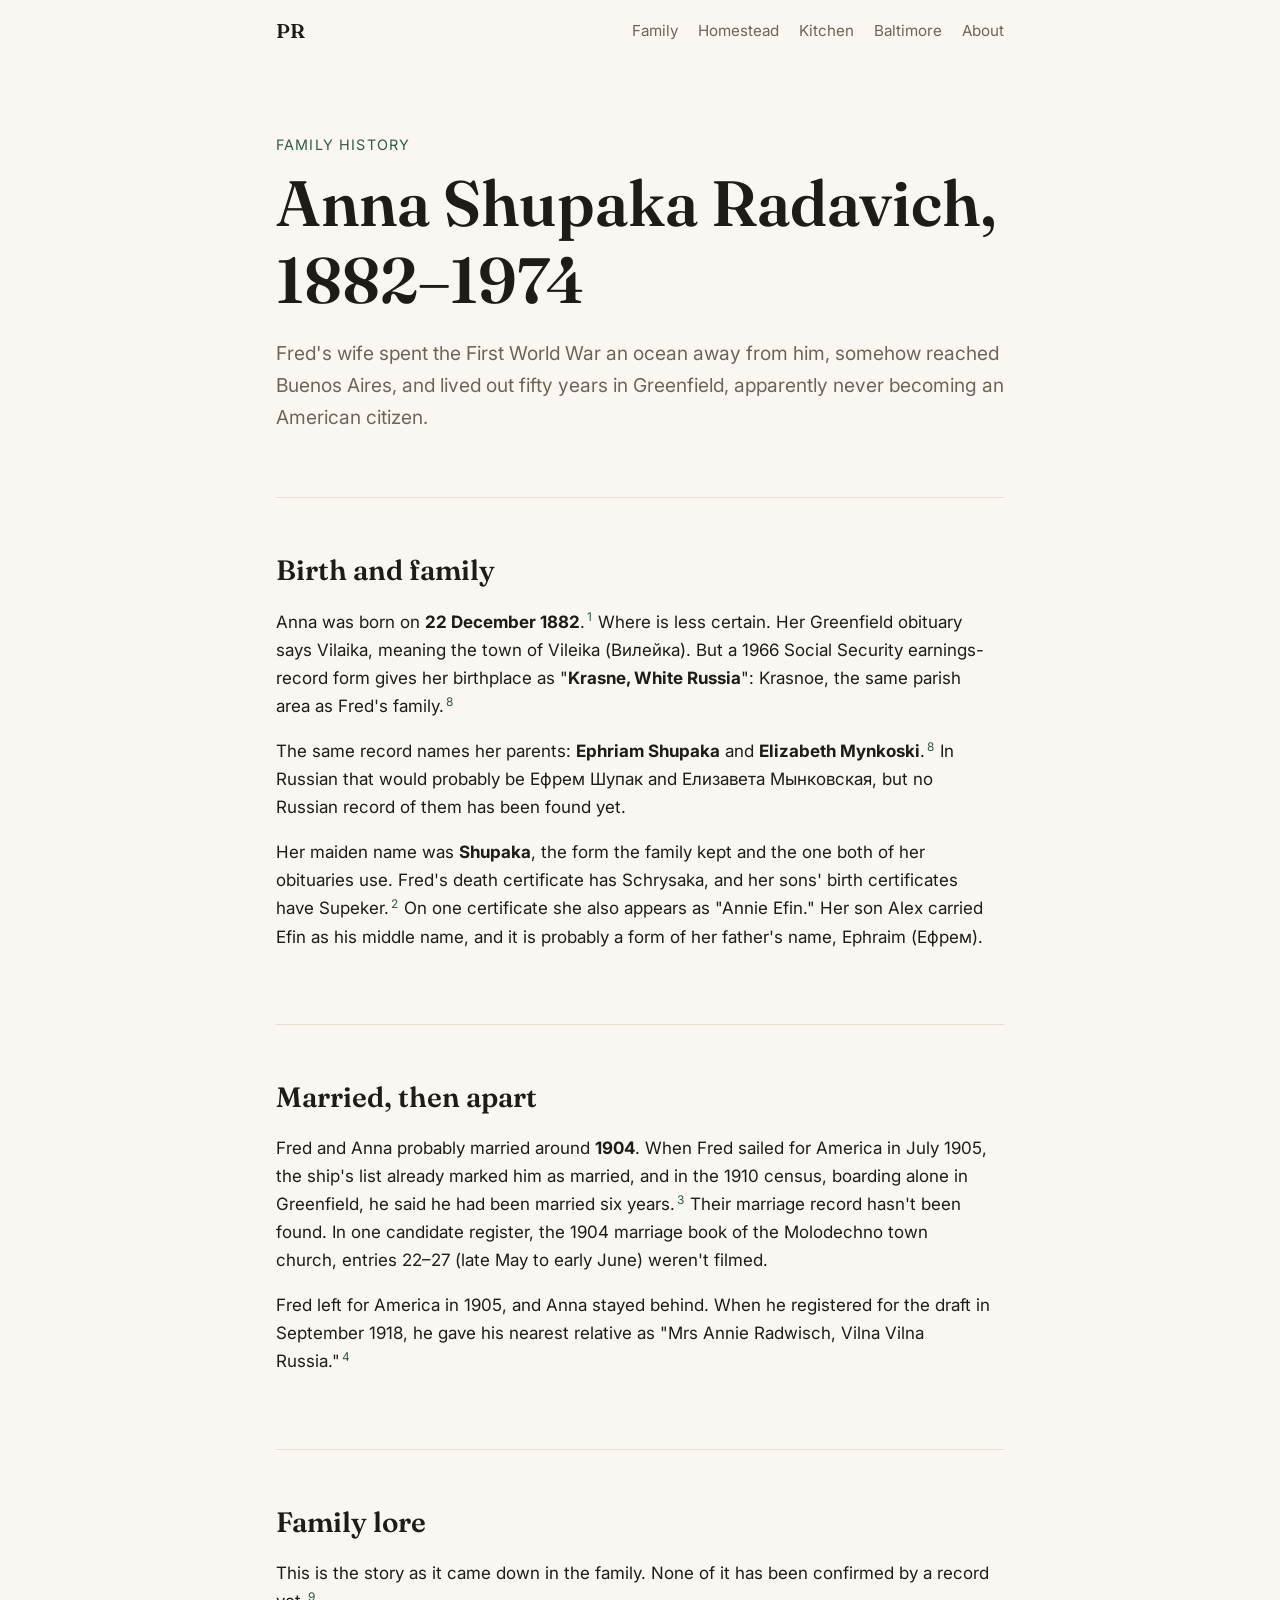
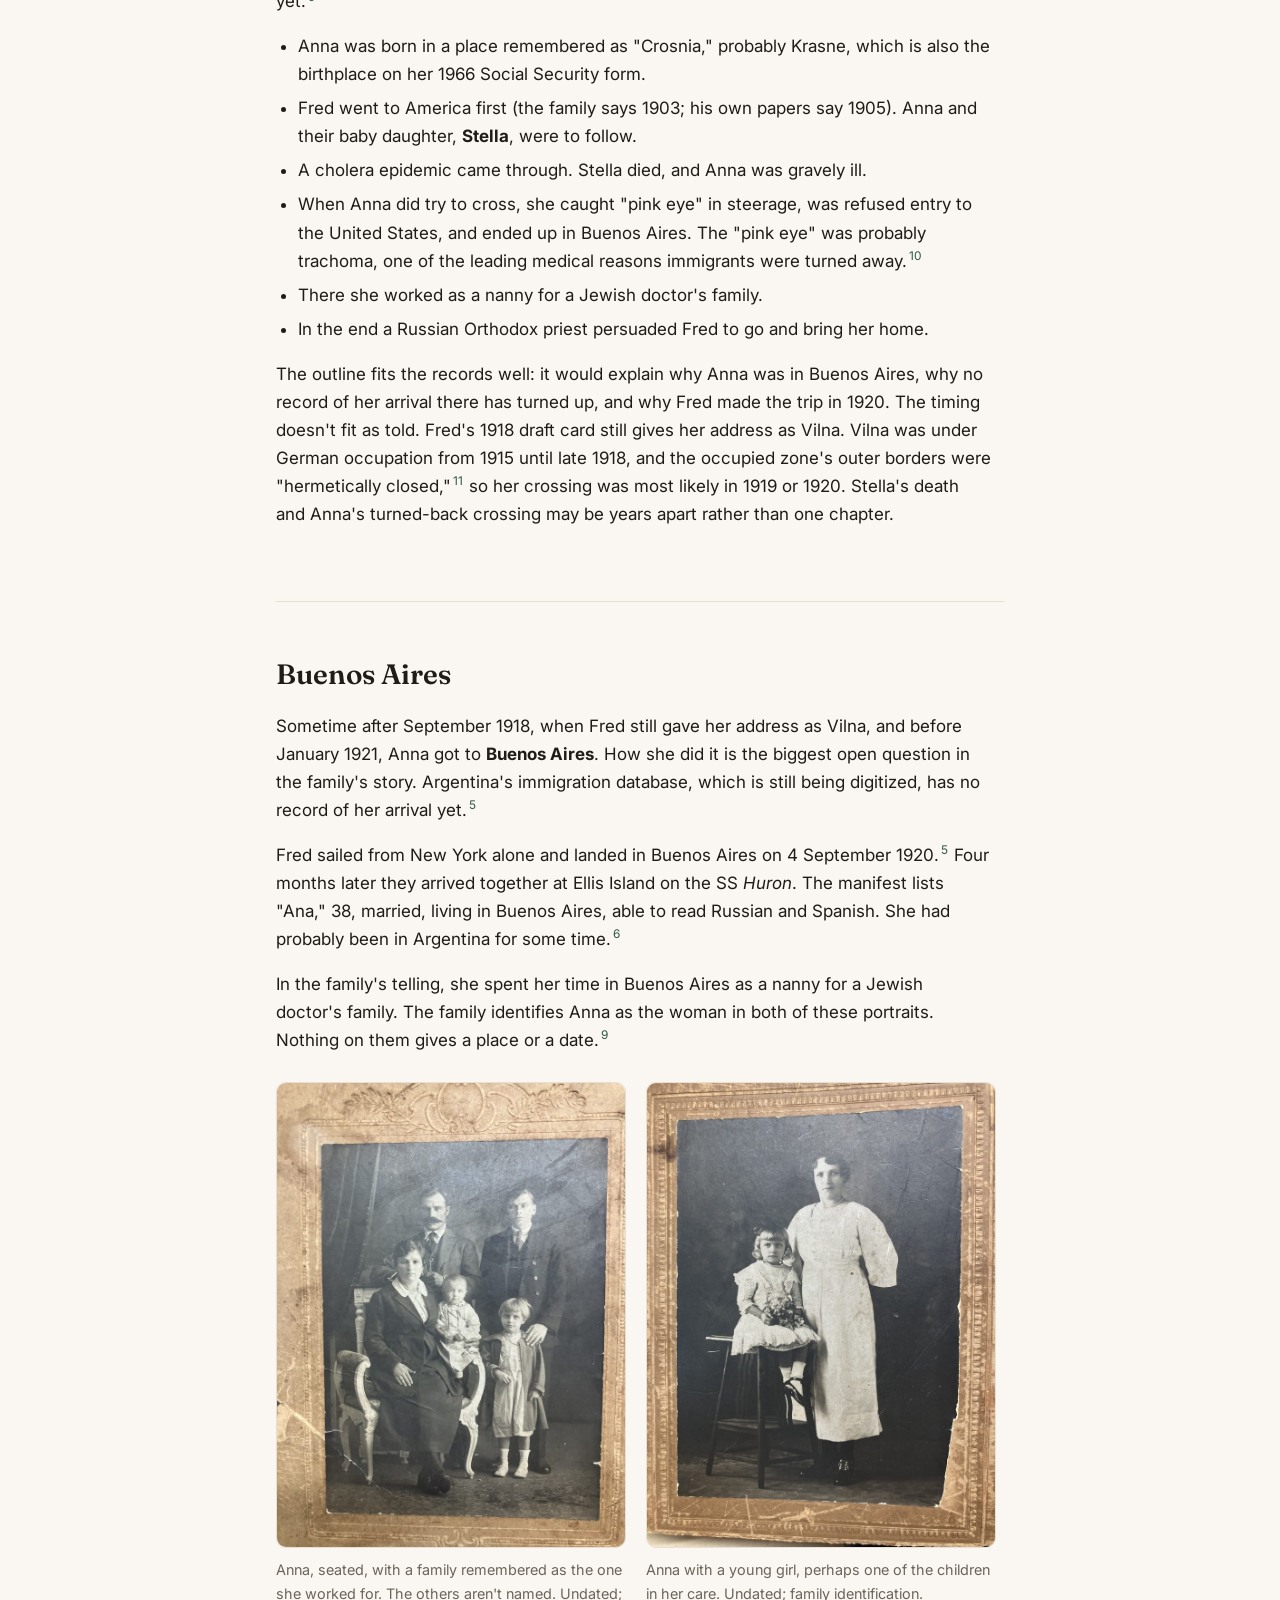
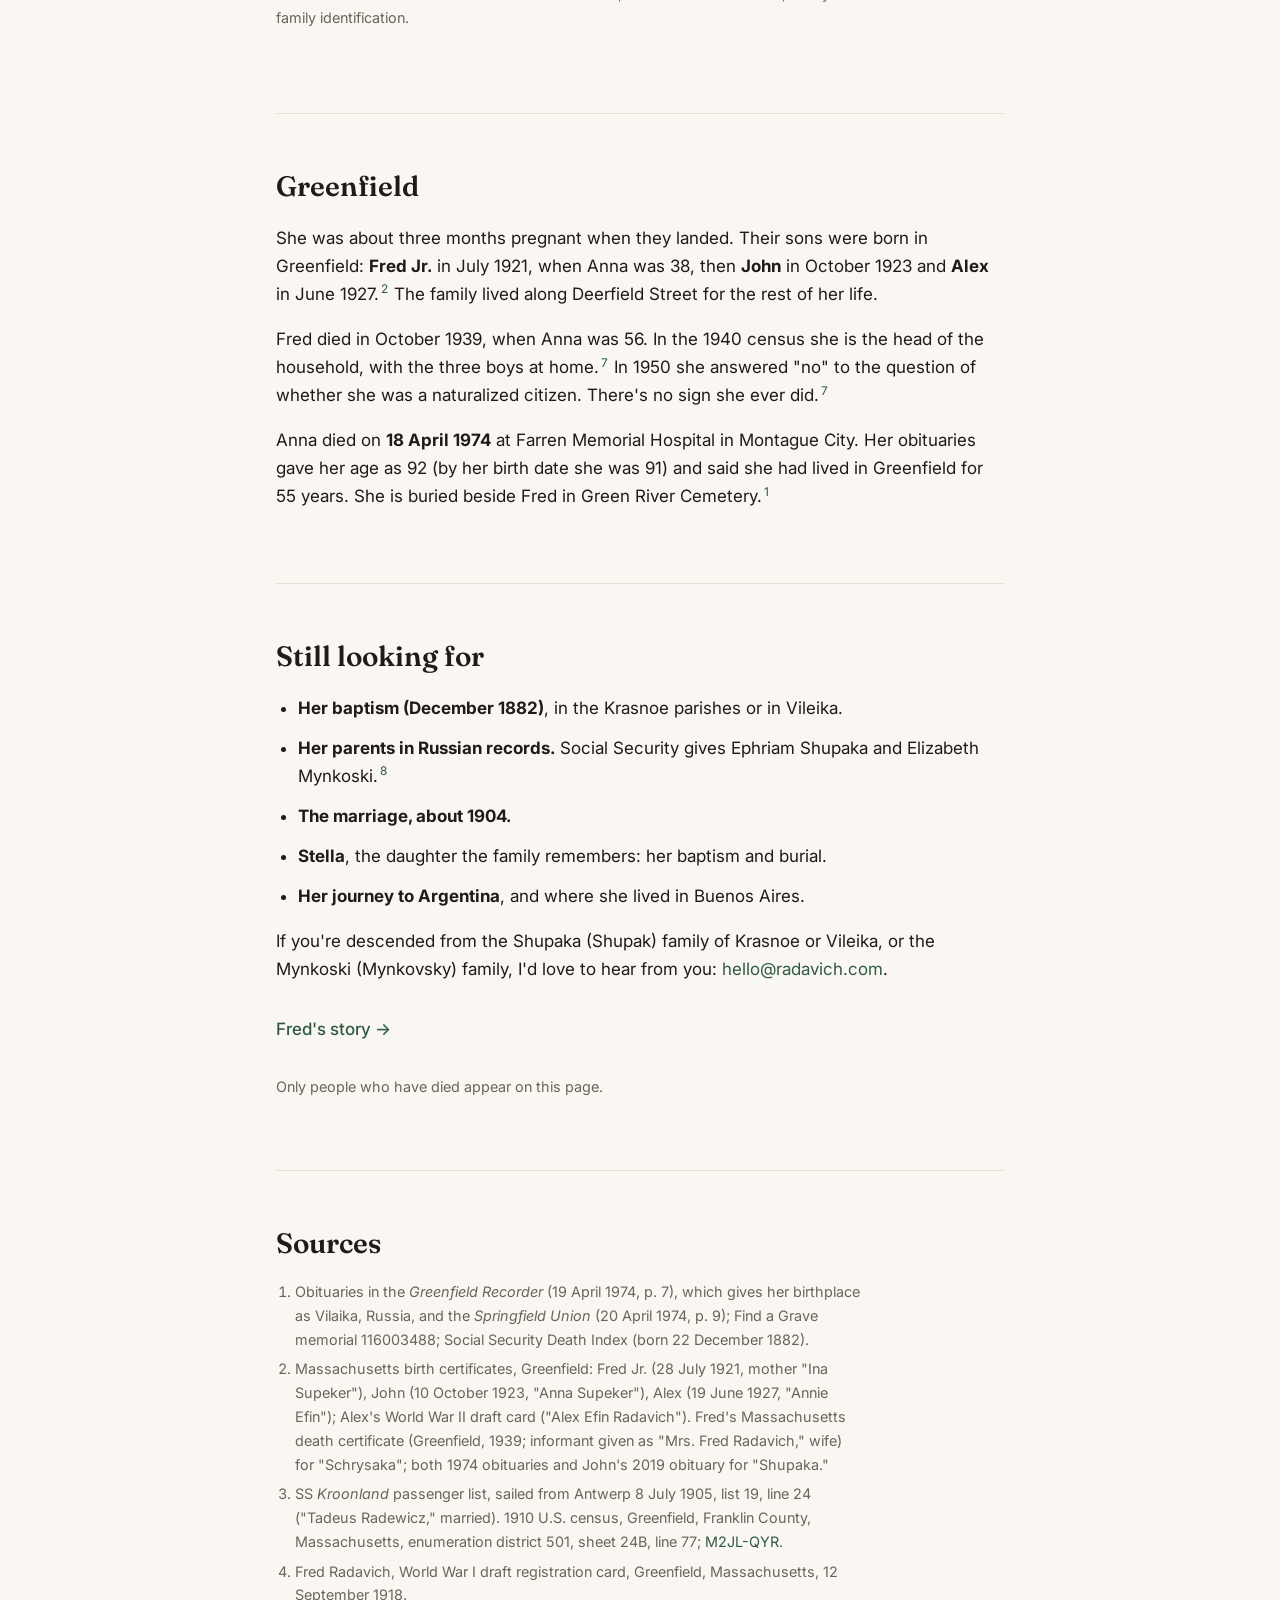
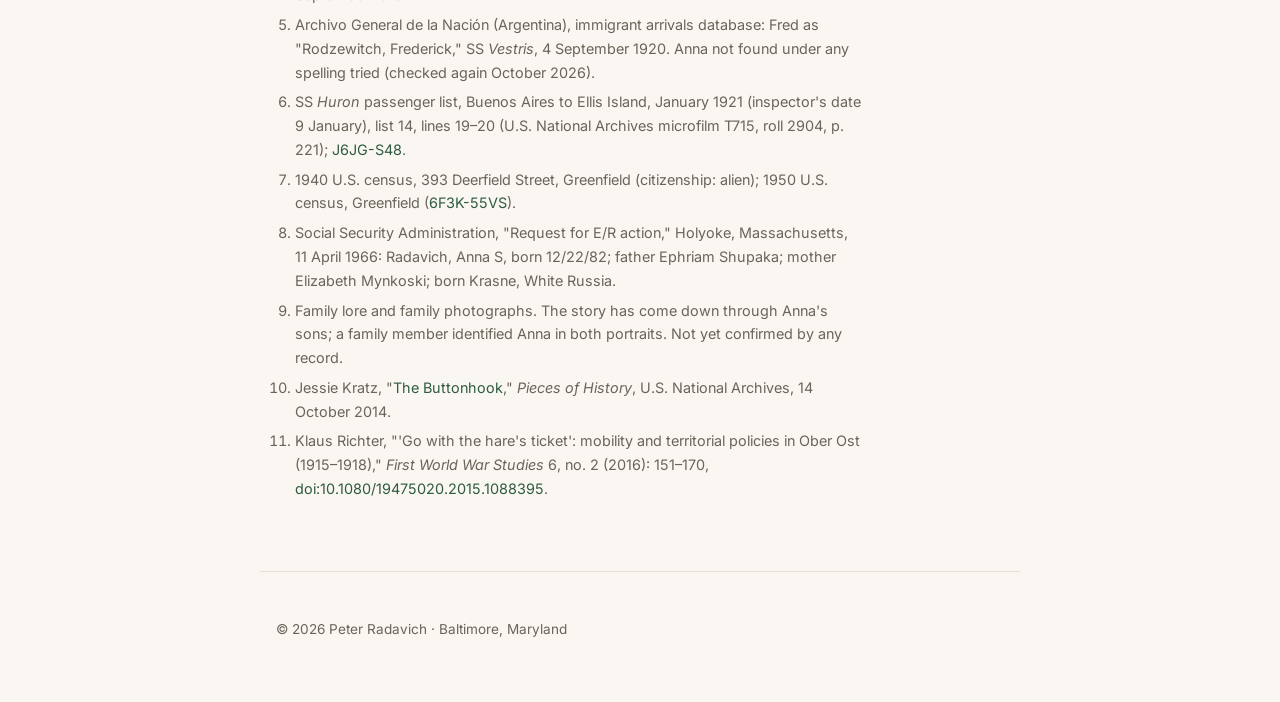
==== anna.html @ 779183e1 "Add Anna, research notes and kitchen pages; source and fact-check family history - New pages: Anna S" ====
<!doctype html>
<html lang="en">
<head>
  <meta charset="utf-8">
  <meta name="viewport" content="width=device-width, initial-scale=1">
  <title>Anna Shupaka Radavich, 1882–1974 · Peter Radavich</title>
  <meta name="description" content="Anna Shupaka Radavich, born 1882 near Krasnoe or in Vileika, Vilna gubernia (also spelled Schrysaka, Supeker): the war years apart, the move to Buenos Aires, Ellis Island in 1921, and fifty years in Greenfield, Massachusetts.">
  <link rel="canonical" href="https://radavich.com/anna.html">
  <meta property="og:type" content="article">
  <meta property="og:title" content="Anna Shupaka Radavich, 1882–1974">
  <meta property="og:description" content="Born in Vilna gubernia, she spent the war apart from Fred, somehow reached Buenos Aires, and spent fifty years in Greenfield, Massachusetts.">
  <meta property="og:url" content="https://radavich.com/anna.html">
  <meta property="og:image" content="https://radavich.com/assets/og.png">
  <meta name="twitter:card" content="summary_large_image">
  <link rel="icon" type="image/svg+xml" href="assets/favicon.svg">
  <link rel="apple-touch-icon" href="assets/apple-touch-icon.png">
  <link rel="preconnect" href="https://fonts.googleapis.com">
  <link rel="preconnect" href="https://fonts.gstatic.com" crossorigin>
  <link href="https://fonts.googleapis.com/css2?family=Fraunces:opsz,wght@9..144,400;9..144,600&family=Inter:wght@400;500&display=swap" rel="stylesheet">
  <link rel="stylesheet" href="assets/style.css">
</head>
<body>
  <a class="skip" href="#main">Skip to content</a>
  <header class="site-header">
    <a class="wordmark" href="index.html" aria-label="Peter Radavich, home">PR</a>
    <nav aria-label="Main">
      <a href="index.html#family">Family</a>
      <a href="index.html#homestead">Homestead</a>
      <a href="kitchen.html">Kitchen</a>
      <a href="index.html#baltimore">Baltimore</a>
      <a href="index.html#about">About</a>
    </nav>
  </header>

  <main id="main" class="article">
    <section class="hero">
      <p class="eyebrow">Family history</p>
      <h1>Anna Shupaka Radavich, 1882–1974</h1>
      <p class="lede">Fred's wife spent the First World War an ocean away from him, somehow reached Buenos Aires, and lived out fifty years in Greenfield, apparently never becoming an American citizen.</p>
    </section>

    <section>
      <h2>Birth and family</h2>
      <p>Anna was born on <strong>22 December 1882</strong>.<sup><a href="#source-1">1</a></sup> Where is less certain. Her Greenfield obituary says Vilaika, meaning the town of Vileika (Вилейка). But a 1966 Social Security earnings-record form gives her birthplace as "<strong>Krasne, White Russia</strong>": Krasnoe, the same parish area as Fred's family.<sup><a href="#source-8">8</a></sup></p>
      <p>The same record names her parents: <strong>Ephriam Shupaka</strong> and <strong>Elizabeth Mynkoski</strong>.<sup><a href="#source-8">8</a></sup> In Russian that would probably be Ефрем Шупак and Елизавета Мынковская, but no Russian record of them has been found yet.</p>
      <p>Her maiden name was <strong>Shupaka</strong>, the form the family kept and the one both of her obituaries use. Fred's death certificate has Schrysaka, and her sons' birth certificates have Supeker.<sup><a href="#source-2">2</a></sup> On one certificate she also appears as "Annie Efin." Her son Alex carried Efin as his middle name, and it is probably a form of her father's name, Ephraim (Ефрем).</p>
    </section>

    <section>
      <h2>Married, then apart</h2>
      <p>Fred and Anna probably married around <strong>1904</strong>. When Fred sailed for America in July 1905, the ship's list already marked him as married, and in the 1910 census, boarding alone in Greenfield, he said he had been married six years.<sup><a href="#source-3">3</a></sup> Their marriage record hasn't been found. In one candidate register, the 1904 marriage book of the Molodechno town church, entries 22–27 (late May to early June) weren't filmed.</p>
      <p>Fred left for America in 1905, and Anna stayed behind. When he registered for the draft in September 1918, he gave his nearest relative as "Mrs Annie Radwisch, Vilna Vilna Russia."<sup><a href="#source-4">4</a></sup></p>
    </section>

    <section>
      <h2>Family lore</h2>
      <p>This is the story as it came down in the family. None of it has been confirmed by a record yet.<sup><a href="#source-9">9</a></sup></p>
      <ul>
        <li>Anna was born in a place remembered as "Crosnia," probably Krasne, which is also the birthplace on her 1966 Social Security form.</li>
        <li>Fred went to America first (the family says 1903; his own papers say 1905). Anna and their baby daughter, <strong>Stella</strong>, were to follow.</li>
        <li>A cholera epidemic came through. Stella died, and Anna was gravely ill.</li>
        <li>When Anna did try to cross, she caught "pink eye" in steerage, was refused entry to the United States, and ended up in Buenos Aires. The "pink eye" was probably trachoma, one of the leading medical reasons immigrants were turned away.<sup><a href="#source-10">10</a></sup></li>
        <li>There she worked as a nanny for a Jewish doctor's family.</li>
        <li>In the end a Russian Orthodox priest persuaded Fred to go and bring her home.</li>
      </ul>
      <p>The outline fits the records well: it would explain why Anna was in Buenos Aires, why no record of her arrival there has turned up, and why Fred made the trip in 1920. The timing doesn't fit as told. Fred's 1918 draft card still gives her address as Vilna. Vilna was under German occupation from 1915 until late 1918, and the occupied zone's outer borders were "hermetically closed,"<sup><a href="#source-11">11</a></sup> so her crossing was most likely in 1919 or 1920. Stella's death and Anna's turned-back crossing may be years apart rather than one chapter.</p>
    </section>

    <section>
      <h2>Buenos Aires</h2>
      <p>Sometime after September 1918, when Fred still gave her address as Vilna, and before January 1921, Anna got to <strong>Buenos Aires</strong>. How she did it is the biggest open question in the family's story. Argentina's immigration database, which is still being digitized, has no record of her arrival yet.<sup><a href="#source-5">5</a></sup></p>
      <p>Fred sailed from New York alone and landed in Buenos Aires on 4 September 1920.<sup><a href="#source-5">5</a></sup> Four months later they arrived together at Ellis Island on the SS <em>Huron</em>. The manifest lists "Ana," 38, married, living in Buenos Aires, able to read Russian and Spanish. She had probably been in Argentina for some time.<sup><a href="#source-6">6</a></sup></p>
      <p>In the family's telling, she spent her time in Buenos Aires as a nanny for a Jewish doctor's family. The family identifies Anna as the woman in both of these portraits. Nothing on them gives a place or a date.<sup><a href="#source-9">9</a></sup></p>
      <div class="photo-pair">
        <figure>
          <img src="assets/anna-buenos-aires-family.jpg" width="768" height="1024" loading="lazy" alt="Studio portrait: a woman seated in a carved chair holding a baby, two men in suits standing behind her, and a small girl standing at right.">
          <figcaption>Anna, seated, with a family remembered as the one she worked for. The others aren't named. Undated; family identification.</figcaption>
        </figure>
        <figure>
          <img src="assets/anna-with-girl.jpg" width="768" height="1024" loading="lazy" alt="Studio portrait: a woman in a long white dress standing beside a small girl who sits on a stool holding flowers.">
          <figcaption>Anna with a young girl, perhaps one of the children in her care. Undated; family identification.</figcaption>
        </figure>
      </div>
    </section>

    <section>
      <h2>Greenfield</h2>
      <p>She was about three months pregnant when they landed. Their sons were born in Greenfield: <strong>Fred Jr.</strong> in July 1921, when Anna was 38, then <strong>John</strong> in October 1923 and <strong>Alex</strong> in June 1927.<sup><a href="#source-2">2</a></sup> The family lived along Deerfield Street for the rest of her life.</p>
      <p>Fred died in October 1939, when Anna was 56. In the 1940 census she is the head of the household, with the three boys at home.<sup><a href="#source-7">7</a></sup> In 1950 she answered "no" to the question of whether she was a naturalized citizen. There's no sign she ever did.<sup><a href="#source-7">7</a></sup></p>
      <p>Anna died on <strong>18 April 1974</strong> at Farren Memorial Hospital in Montague City. Her obituaries gave her age as 92 (by her birth date she was 91) and said she had lived in Greenfield for 55 years. She is buried beside Fred in Green River Cemetery.<sup><a href="#source-1">1</a></sup></p>
    </section>

    <section>
      <h2>Still looking for</h2>
      <ul class="plain">
        <li><strong>Her baptism (December 1882)</strong>, in the Krasnoe parishes or in Vileika.</li>
        <li><strong>Her parents in Russian records.</strong> Social Security gives Ephriam Shupaka and Elizabeth Mynkoski.<sup><a href="#source-8">8</a></sup></li>
        <li><strong>The marriage, about 1904.</strong></li>
        <li><strong>Stella</strong>, the daughter the family remembers: her baptism and burial.</li>
        <li><strong>Her journey to Argentina</strong>, and where she lived in Buenos Aires.</li>
      </ul>
      <p>If you're descended from the Shupaka (Shupak) family of Krasnoe or Vileika, or the Mynkoski (Mynkovsky) family, I'd love to hear from you: <a class="email-link" href="#">hello at radavich dot com</a>.</p>
      <p class="more"><a href="family-history.html">Fred's story →</a></p>
      <p class="note">Only people who have died appear on this page.</p>
    </section>

    <section class="sources">
      <h2>Sources</h2>
      <ol>
        <li id="source-1">Obituaries in the <em>Greenfield Recorder</em> (19 April 1974, p. 7), which gives her birthplace as Vilaika, Russia, and the <em>Springfield Union</em> (20 April 1974, p. 9); Find a Grave memorial 116003488; Social Security Death Index (born 22 December 1882).</li>
        <li id="source-2">Massachusetts birth certificates, Greenfield: Fred Jr. (28 July 1921, mother "Ina Supeker"), John (10 October 1923, "Anna Supeker"), Alex (19 June 1927, "Annie Efin"); Alex's World War II draft card ("Alex Efin Radavich"). Fred's Massachusetts death certificate (Greenfield, 1939; informant given as "Mrs. Fred Radavich," wife) for "Schrysaka"; both 1974 obituaries and John's 2019 obituary for "Shupaka."</li>
        <li id="source-3">SS <em>Kroonland</em> passenger list, sailed from Antwerp 8 July 1905, list 19, line 24 ("Tadeus Radewicz," married). 1910 U.S. census, Greenfield, Franklin County, Massachusetts, enumeration district 501, sheet 24B, line 77; <a href="https://www.familysearch.org/ark:/61903/1:1:M2JL-QYR">M2JL-QYR</a>.</li>
        <li id="source-4">Fred Radavich, World War I draft registration card, Greenfield, Massachusetts, 12 September 1918.</li>
        <li id="source-5">Archivo General de la Nación (Argentina), immigrant arrivals database: Fred as "Rodzewitch, Frederick," SS <em>Vestris</em>, 4 September 1920. Anna not found under any spelling tried (checked again October 2026).</li>
        <li id="source-6">SS <em>Huron</em> passenger list, Buenos Aires to Ellis Island, January 1921 (inspector's date 9 January), list 14, lines 19–20 (U.S. National Archives microfilm T715, roll 2904, p. 221); <a href="https://www.familysearch.org/ark:/61903/1:1:J6JG-S48">J6JG-S48</a>.</li>
        <li id="source-7">1940 U.S. census, 393 Deerfield Street, Greenfield (citizenship: alien); 1950 U.S. census, Greenfield (<a href="https://www.familysearch.org/ark:/61903/1:1:6F3K-55VS">6F3K-55VS</a>).</li>
        <li id="source-8">Social Security Administration, "Request for E/R action," Holyoke, Massachusetts, 11 April 1966: Radavich, Anna S, born 12/22/82; father Ephriam Shupaka; mother Elizabeth Mynkoski; born Krasne, White Russia.</li>
        <li id="source-9">Family lore and family photographs. The story has come down through Anna's sons; a family member identified Anna in both portraits. Not yet confirmed by any record.</li>
        <li id="source-10">Jessie Kratz, "<a href="https://prologue.blogs.archives.gov/2014/10/14/the-buttonhook/">The Buttonhook</a>," <em>Pieces of History</em>, U.S. National Archives, 14 October 2014.</li>
        <li id="source-11">Klaus Richter, "'Go with the hare's ticket': mobility and territorial policies in Ober Ost (1915–1918)," <em>First World War Studies</em> 6, no. 2 (2016): 151–170, <a href="https://doi.org/10.1080/19475020.2015.1088395">doi:10.1080/19475020.2015.1088395</a>.</li>
      </ol>
    </section>
  </main>

  <footer>
    <p>&copy; <span id="year">2026</span> Peter Radavich · Baltimore, Maryland</p>
  </footer>

  <script src="assets/site.js"></script>
</body>
</html>
---- assets/style.css ----
:root {
  --bg: #faf7f2;
  --surface: #ffffff;
  --text: #1f1c18;
  --muted: #6b645a;
  --accent: #2f5a43;
  --rule: #e6dfd3;
  --serif: "Fraunces", Georgia, serif;
  --sans: "Inter", system-ui, -apple-system, sans-serif;
}

@media (prefers-color-scheme: dark) {
  :root {
    --bg: #161412;
    --surface: #201d1a;
    --text: #ece6dc;
    --muted: #a39a8c;
    --accent: #8fc2a3;
    --rule: #34302b;
  }
}

* { box-sizing: border-box; }

html { scroll-behavior: smooth; }

body {
  margin: 0;
  background: var(--bg);
  color: var(--text);
  font: 17px/1.65 var(--sans);
  -webkit-font-smoothing: antialiased;
}

a { color: var(--accent); text-decoration: none; }
a:hover { text-decoration: underline; }

.site-header {
  position: sticky;
  top: 0;
  display: flex;
  justify-content: space-between;
  align-items: center;
  max-width: 760px;
  margin: 0 auto;
  padding: 18px 16px;
  background: var(--bg);
  z-index: 1;
}

.wordmark {
  font: 600 1.25rem var(--serif);
  color: var(--text);
}

nav { display: flex; gap: 20px; font-size: 0.95rem; }
nav a { color: var(--muted); }
nav a:hover { color: var(--text); text-decoration: none; }

main { max-width: 760px; margin: 0 auto; padding: 0 16px; }

section { padding: 56px 0; border-top: 1px solid var(--rule); }
section.hero { border-top: 0; padding: 72px 0 64px; }

.eyebrow {
  margin: 0;
  color: var(--accent);
  font-size: 0.9rem;
  letter-spacing: 0.08em;
  text-transform: uppercase;
}

h1, h2, h3 { font-family: var(--serif); font-weight: 600; line-height: 1.2; }
h1 { font-size: clamp(2.5rem, 7vw, 4rem); margin: 8px 0 20px; }
h2 { font-size: 1.75rem; margin: 0 0 20px; }
h3 { font-size: 1.15rem; margin: 0 0 4px; }

.lede { font-size: 1.2rem; color: var(--muted); max-width: 36ch; margin: 0; }

.timeline { display: grid; gap: 24px; }
.timeline article { display: grid; grid-template-columns: 72px 1fr; gap: 16px; }
.timeline p { margin: 0; color: var(--muted); }
.year { font: 600 1.1rem var(--serif); color: var(--accent); }

.note { margin-top: 32px; font-size: 0.9rem; color: var(--muted); }

.cards {
  list-style: none;
  padding: 0;
  margin: 0;
  display: grid;
  grid-template-columns: repeat(auto-fit, minmax(200px, 1fr));
  gap: 16px;
}
.cards li {
  background: var(--surface);
  border: 1px solid var(--rule);
  border-radius: 10px;
  padding: 20px;
}
.cards p { margin: 0; color: var(--muted); font-size: 0.95rem; }

.links { display: flex; gap: 20px; }

footer {
  max-width: 760px;
  margin: 0 auto;
  padding: 32px 16px 48px;
  color: var(--muted);
  font-size: 0.85rem;
  border-top: 1px solid var(--rule);
}

@media (max-width: 520px) {
  nav { gap: 14px; font-size: 0.875rem; }
  .timeline article { grid-template-columns: 56px 1fr; }
}

.dek { margin: -8px 0 24px; color: var(--muted); font-size: 1.05rem; }
.more { margin: 32px 0 0; font-weight: 500; }

.article section > p { max-width: 65ch; }

.table-scroll { overflow-x: auto; margin: 24px 0; }
table { border-collapse: collapse; width: 100%; font-size: 0.95rem; }
th, td { text-align: left; vertical-align: top; padding: 10px 12px; border-bottom: 1px solid var(--rule); }
th { font-weight: 500; color: var(--muted); }
td:first-child { white-space: nowrap; }

ul.plain { padding-left: 20px; }
ul.plain li { margin-bottom: 12px; }

@media (max-width: 620px) {
  .site-header { flex-direction: column; align-items: flex-start; gap: 8px; }
  nav { flex-wrap: wrap; gap: 6px 16px; }
}

sup { font-size: 0.7em; line-height: 0; margin-left: 1px; }
sup a { padding: 0 1px; }
.sources ol { padding-left: 1.4em; max-width: 65ch; font-size: 0.9rem; color: var(--muted); }
.sources li { margin-bottom: 8px; overflow-wrap: anywhere; }
.sources li:target { color: var(--text); }

.map-figure { margin: 28px 0; max-width: 560px; }
.map { display: block; width: 100%; height: auto; border: 1px solid var(--rule); border-radius: 10px; }
.map-figure figcaption { margin-top: 10px; font-size: 0.9rem; color: var(--muted); }
.map-sea { fill: var(--surface); }
.map-land { fill: var(--rule); }
.map-border { fill: none; stroke: var(--muted); stroke-width: 1.2; stroke-dasharray: 4 3; }
.map-route { fill: none; stroke: var(--accent); stroke-width: 2.5; stroke-linecap: round; }
.map-rail { stroke-dasharray: 2 5; }
.map-dot { fill: var(--text); }
.map-key { fill: var(--accent); stroke: var(--surface); stroke-width: 2; }
.map-label { fill: var(--text); font: 500 15px var(--sans); paint-order: stroke; stroke: var(--surface); stroke-width: 4px; stroke-linejoin: round; }
.map-label-key { fill: var(--accent); font-weight: 600; }
.map-country { fill: var(--muted); font: 500 12px var(--sans); letter-spacing: 0.18em; }
.map-note { fill: var(--accent); font: italic 14px var(--sans); paint-order: stroke; stroke: var(--surface); stroke-width: 4px; }

.skip { position: absolute; left: -9999px; top: 8px; z-index: 2; padding: 8px 12px; background: var(--surface); color: var(--text); border: 1px solid var(--rule); border-radius: 6px; }
.skip:focus { left: 16px; }
a:focus-visible { outline: 2px solid var(--accent); outline-offset: 2px; border-radius: 2px; }
nav a[aria-current="page"] { color: var(--text); }

.article section > ul, .article section > ol { max-width: 65ch; padding-left: 1.3em; }
.article li { margin-bottom: 6px; }
.recipe-meta { margin: -12px 0 20px; color: var(--muted); font-size: 0.95rem; }
.recipe-grid { display: grid; grid-template-columns: minmax(0, 2fr) minmax(0, 3fr); gap: 28px; }
.recipe-grid ul, .recipe-grid ol { padding-left: 1.2em; margin: 0; }
.recipe-grid h3 { margin-bottom: 10px; }
@media (max-width: 620px) {
  .recipe-grid { grid-template-columns: 1fr; gap: 16px; }
}

.related { display: grid; grid-template-columns: repeat(auto-fit, minmax(220px, 1fr)); gap: 16px; margin-top: 28px; }
.related a { display: block; padding: 18px 20px; background: var(--surface); border: 1px solid var(--rule); border-radius: 10px; color: var(--text); }
.related a:hover { text-decoration: none; border-color: var(--accent); }
.related strong { display: block; font-family: var(--serif); font-size: 1.1rem; }
.related span { color: var(--muted); font-size: 0.95rem; }
.callout { margin-top: 28px; padding: 18px 20px; max-width: 65ch; background: var(--surface); border: 1px solid var(--rule); border-radius: 10px; }
.callout p { margin: 0 0 8px; }
.callout p:last-child { margin: 0; }

.photo-pair { display: grid; grid-template-columns: repeat(auto-fit, minmax(220px, 1fr)); gap: 20px; margin: 28px 0; max-width: 720px; }
.photo-pair figure { margin: 0; }
.photo-pair img { display: block; width: 100%; height: auto; border: 1px solid var(--rule); border-radius: 10px; }
.photo-pair figcaption { margin-top: 10px; font-size: 0.9rem; color: var(--muted); }
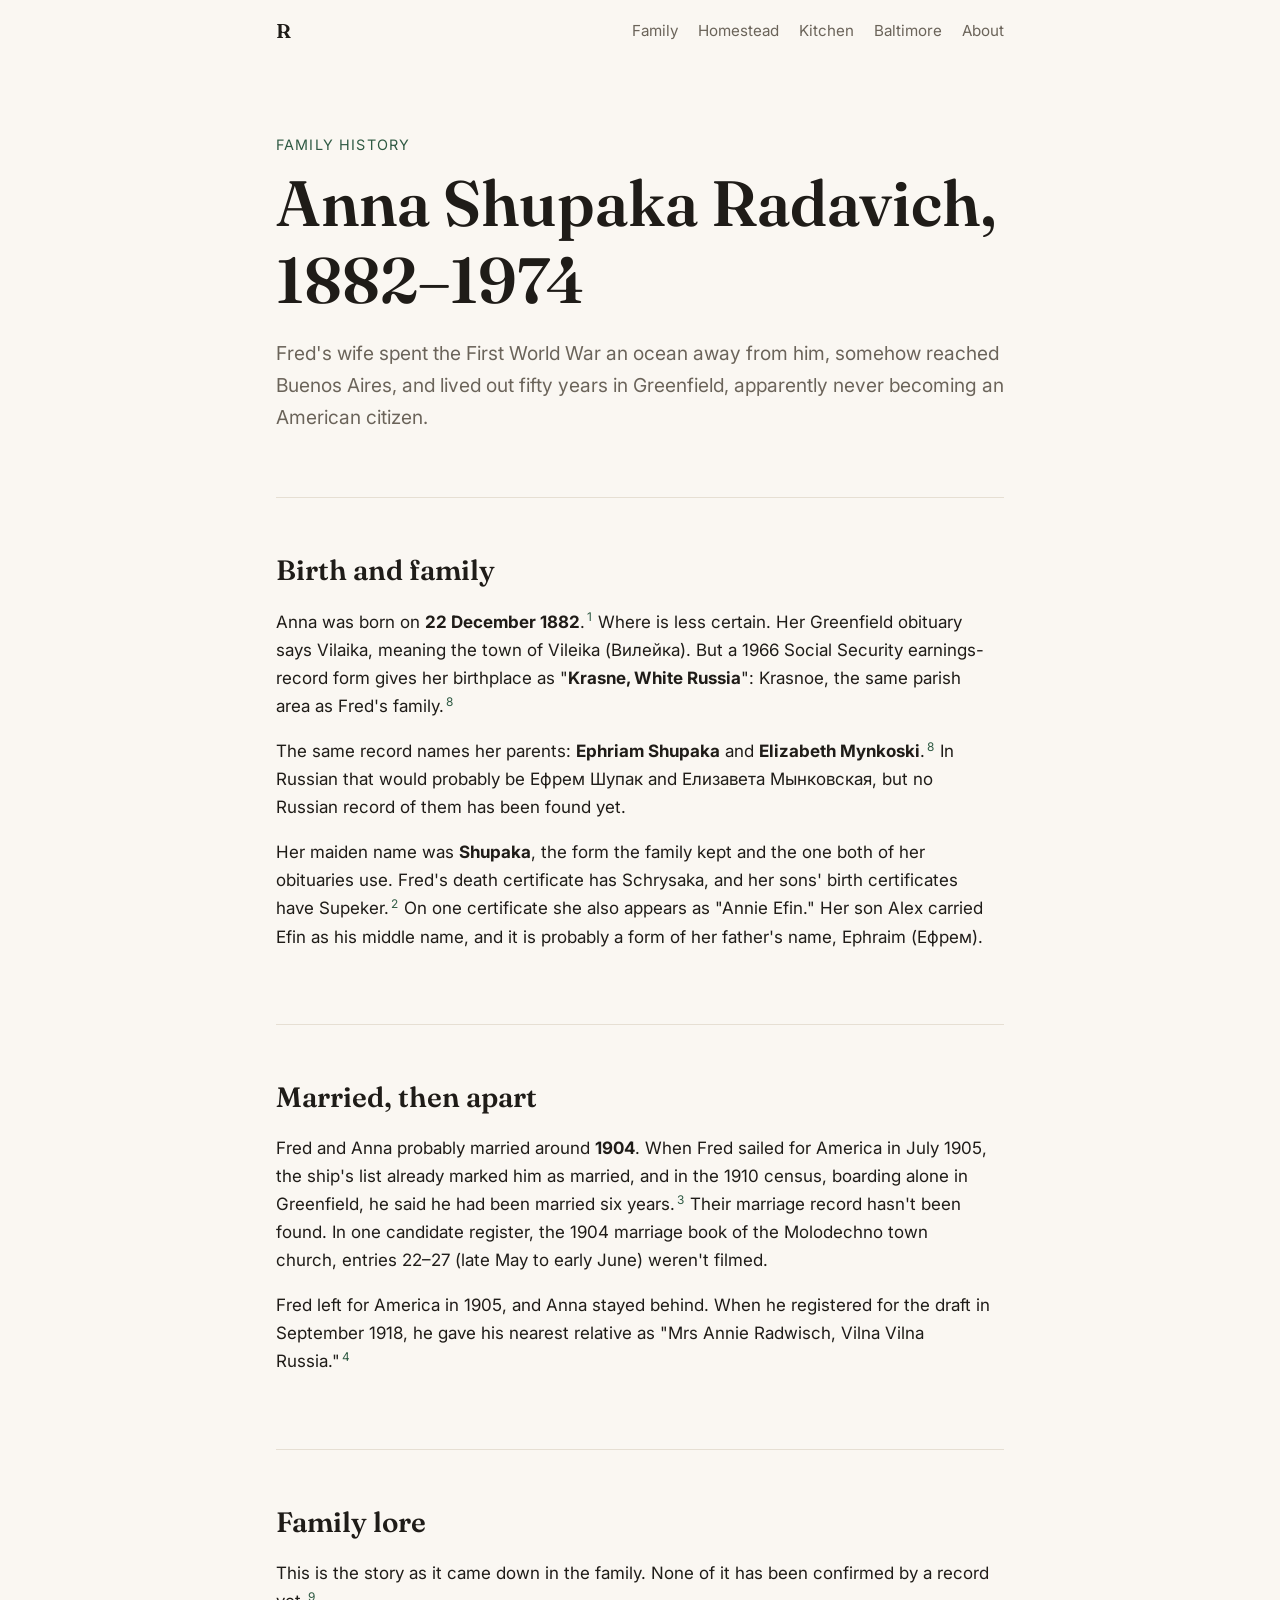
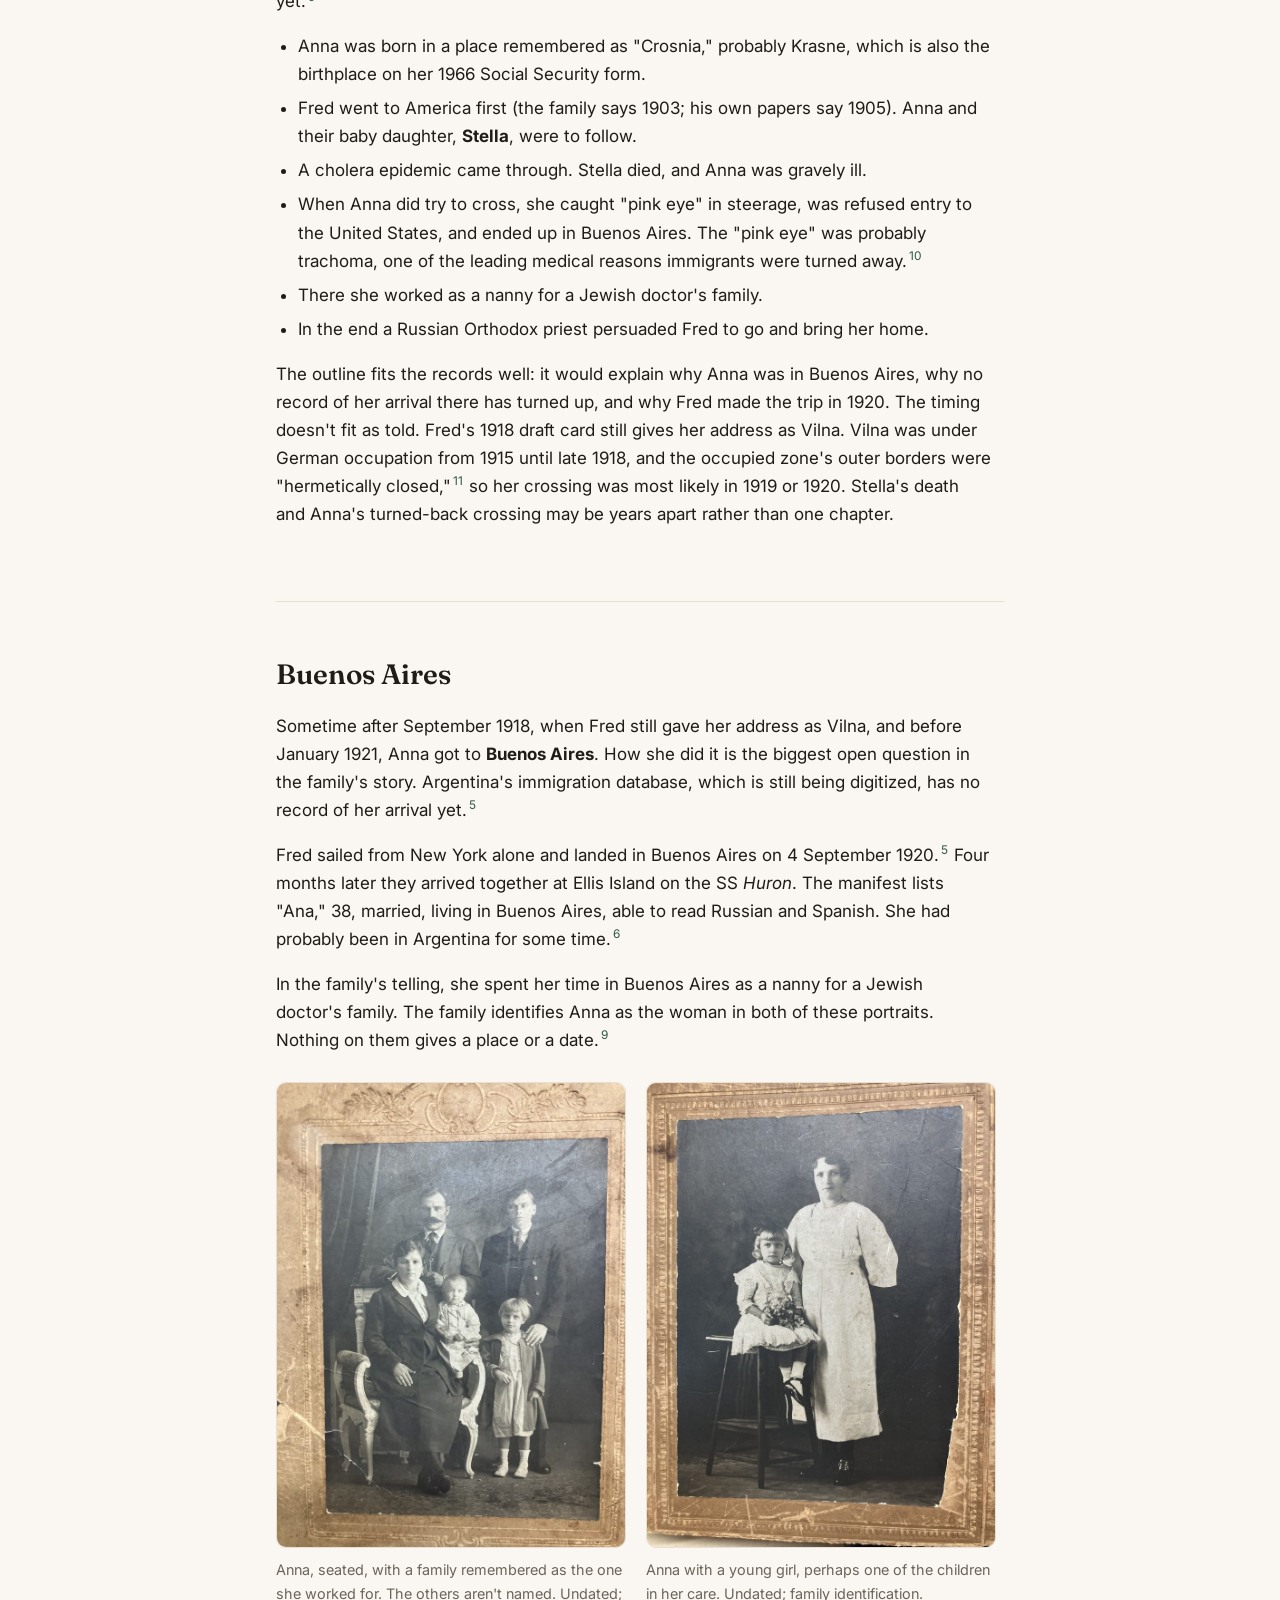
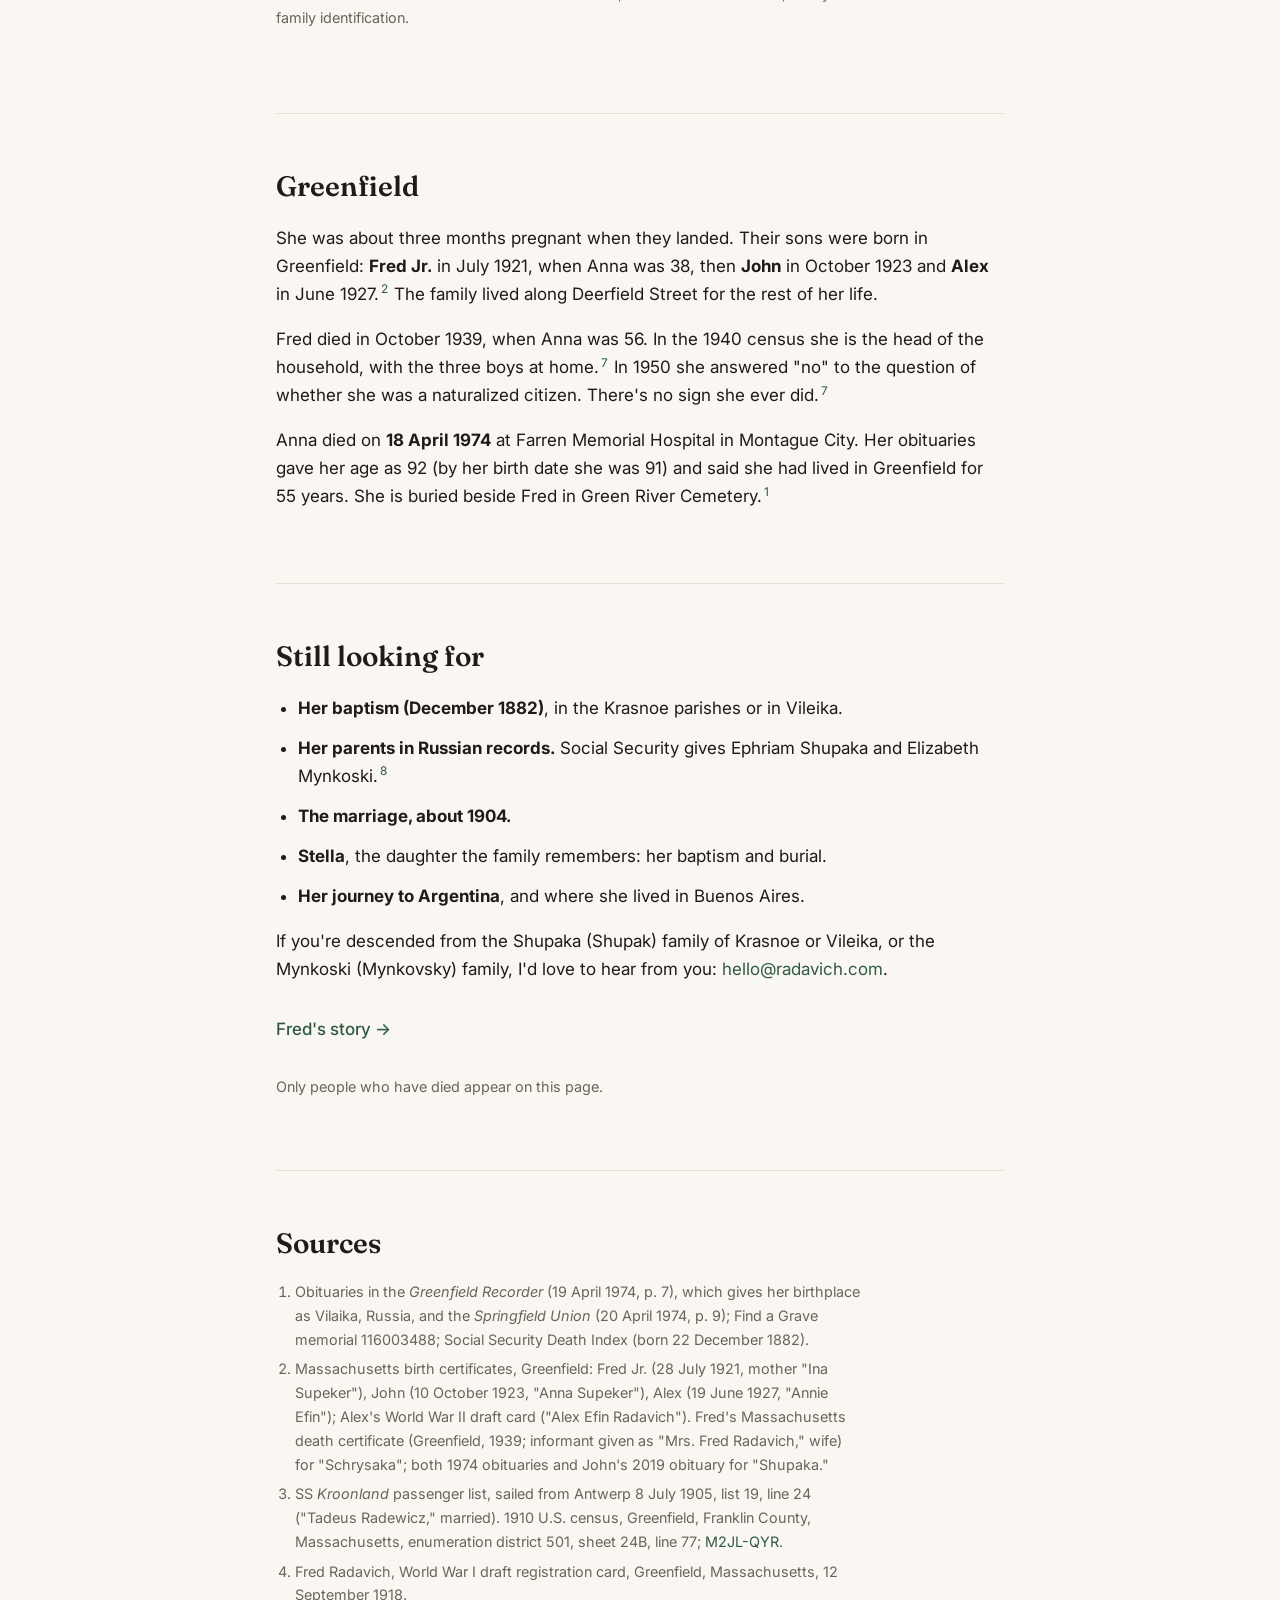
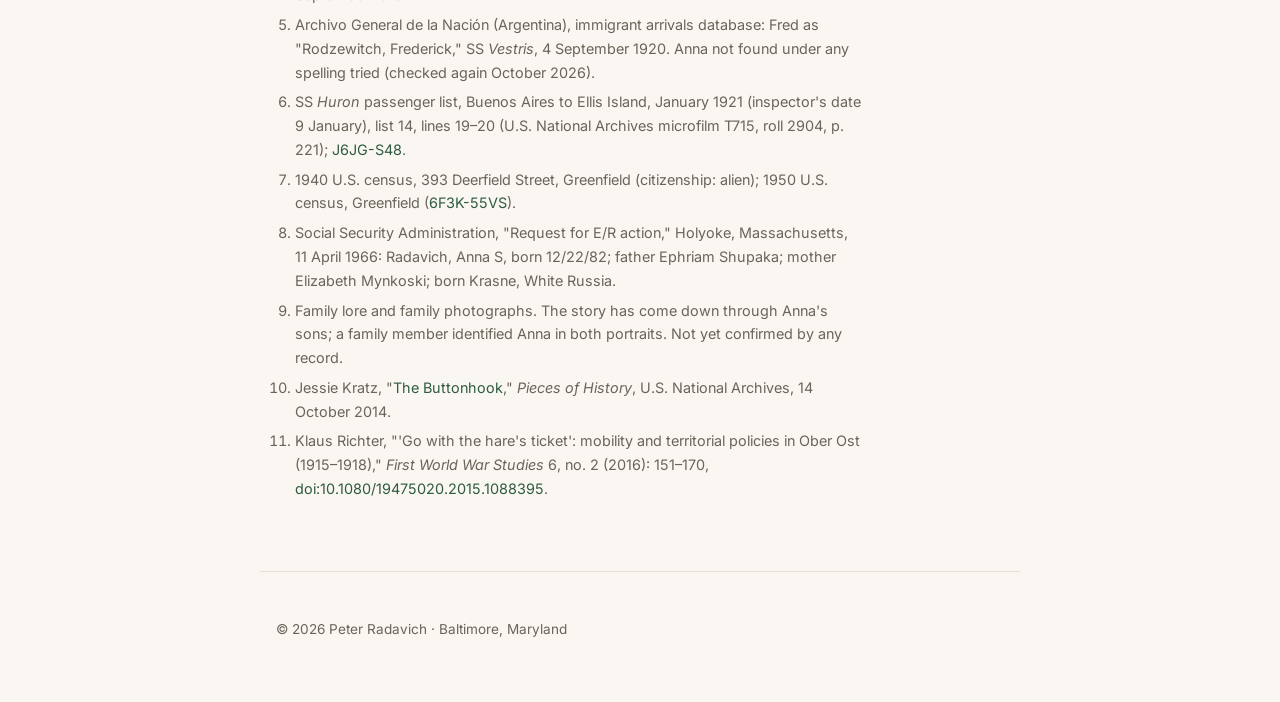
==== commit 1ef036e7: "Use plain R wordmark to match the icon and share image Co-Authored-By: Claude Opus 5.5 <noreply@anth" ====
--- a/anna.html
+++ b/anna.html
@@ -22,7 +22,7 @@
 <body>
   <a class="skip" href="#main">Skip to content</a>
   <header class="site-header">
-    <a class="wordmark" href="index.html" aria-label="Peter Radavich, home">PR</a>
+    <a class="wordmark" href="index.html" aria-label="Peter Radavich, home">R</a>
     <nav aria-label="Main">
       <a href="index.html#family">Family</a>
       <a href="index.html#homestead">Homestead</a>
--- a/assets/style.css
+++ b/assets/style.css
@@ -184,3 +184,12 @@
 .photo-pair figure { margin: 0; }
 .photo-pair img { display: block; width: 100%; height: auto; border: 1px solid var(--rule); border-radius: 10px; }
 .photo-pair figcaption { margin-top: 10px; font-size: 0.9rem; color: var(--muted); }
+
+
+.map-figure-wide { max-width: 720px; }
+.map-zoom { display: block; }
+.map-photo { border-radius: 10px; }
+.map-ring { fill: none; stroke: #b3261e; stroke-width: 7; }
+.leaflet-map { height: 380px; border: 1px solid var(--rule); border-radius: 10px; z-index: 0; }
+.map-tip { font: 500 12px var(--sans); padding: 2px 6px; }
+.map-note-muted { fill: var(--muted); }
